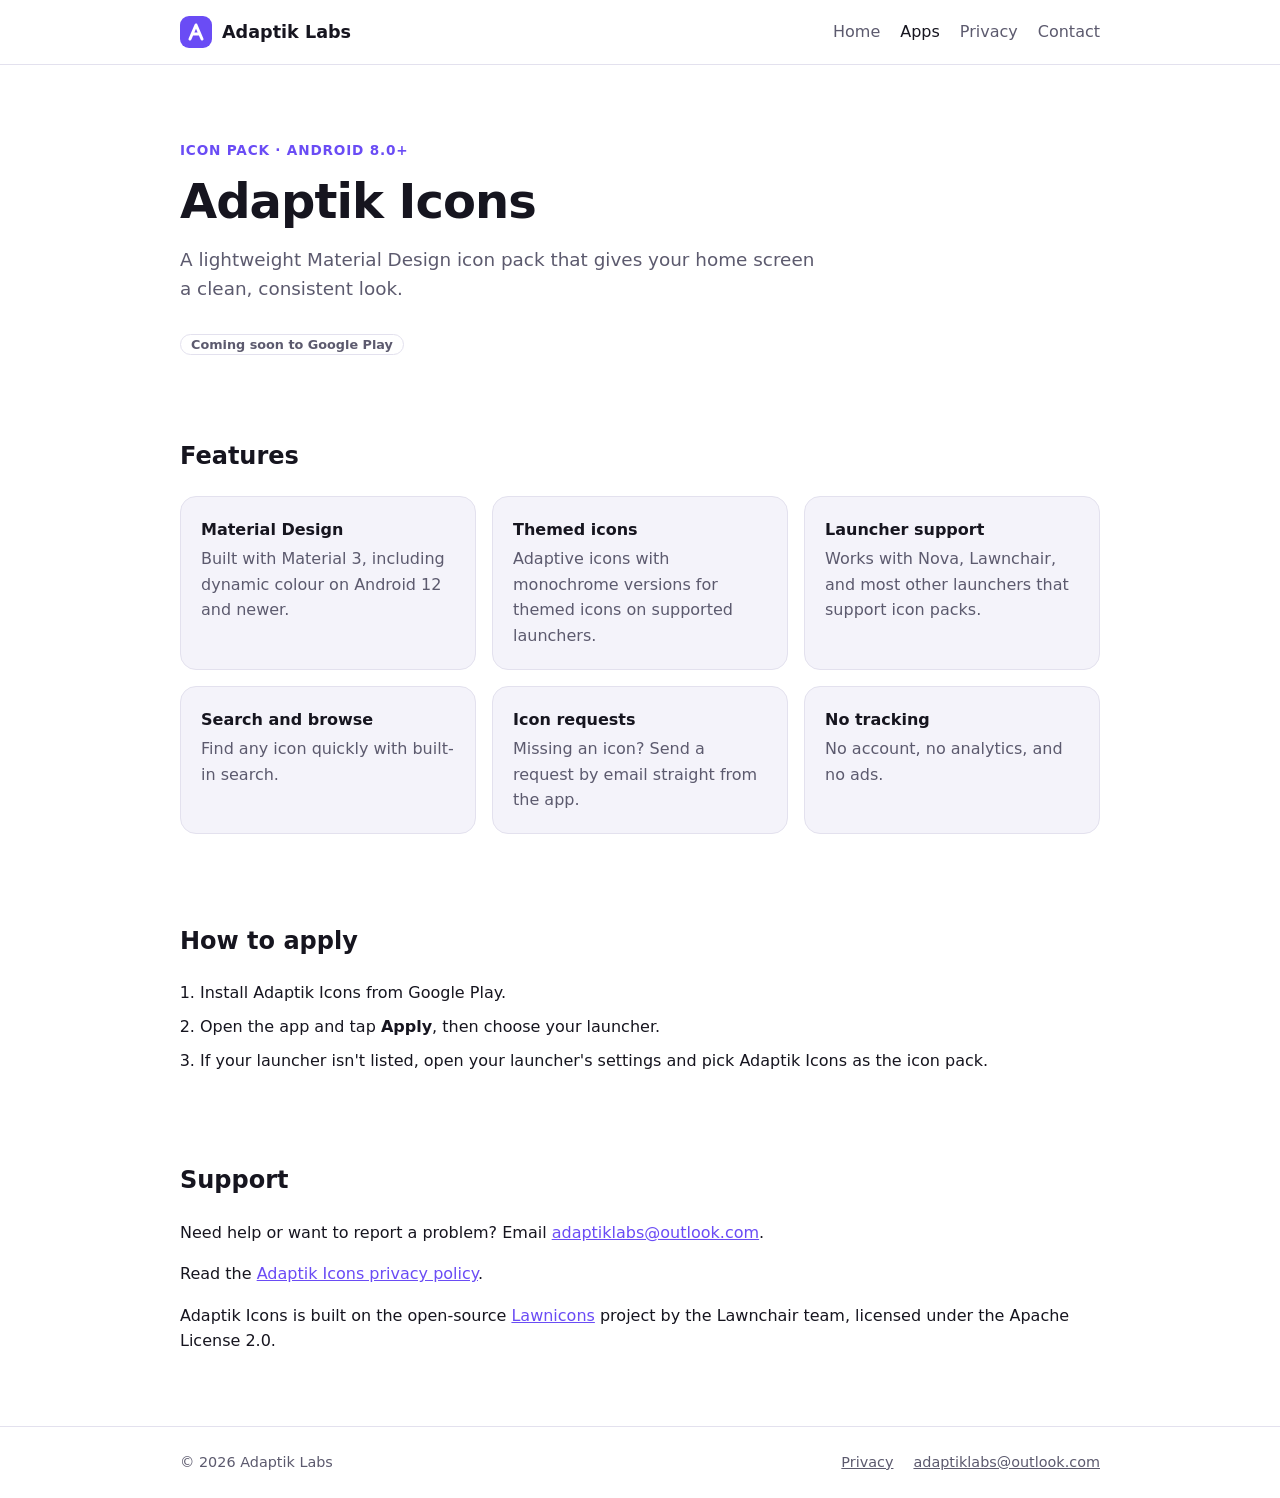
==== adaptik-icons/index.html @ e4712138 "Add Adaptik Labs website, Adaptik Icons page, and privacy policy" ====
<!DOCTYPE html>
<html lang="en">
<head>
    <meta charset="utf-8">
    <meta name="viewport" content="width=device-width, initial-scale=1">
    <title>Adaptik Icons | Adaptik Labs</title>
    <meta name="description" content="Adaptik Icons is a lightweight Material Design icon pack for Android 8.0 and newer.">
    <link rel="icon" href="../assets/img/logo.svg" type="image/svg+xml">
    <link rel="stylesheet" href="../assets/css/site.css">
</head>
<body>
    <header class="al-header">
        <div class="al-container al-header__inner">
            <a class="al-brand" href="../">
                <img class="al-brand__mark" src="../assets/img/logo.svg" alt="" width="32" height="32">
                Adaptik Labs
            </a>
            <nav class="al-nav" aria-label="Main">
                <a href="../">Home</a>
                <a href="../#apps" aria-current="page">Apps</a>
                <a href="../privacy/">Privacy</a>
                <a href="../#contact">Contact</a>
            </nav>
        </div>
    </header>

    <main>
        <section class="al-hero">
            <div class="al-container">
                <span class="al-eyebrow">Icon pack &middot; Android 8.0+</span>
                <h1>Adaptik Icons</h1>
                <p>A lightweight Material Design icon pack that gives your home screen a clean, consistent look.</p>
                <p class="al-hero__badge"><span class="al-badge">Coming soon to Google Play</span></p>
            </div>
        </section>

        <section class="al-section">
            <div class="al-container">
                <h2>Features</h2>
                <ul class="al-feature-list">
                    <li>
                        <strong>Material Design</strong>
                        <span>Built with Material 3, including dynamic colour on Android 12 and newer.</span>
                    </li>
                    <li>
                        <strong>Themed icons</strong>
                        <span>Adaptive icons with monochrome versions for themed icons on supported launchers.</span>
                    </li>
                    <li>
                        <strong>Launcher support</strong>
                        <span>Works with Nova, Lawnchair, and most other launchers that support icon packs.</span>
                    </li>
                    <li>
                        <strong>Search and browse</strong>
                        <span>Find any icon quickly with built-in search.</span>
                    </li>
                    <li>
                        <strong>Icon requests</strong>
                        <span>Missing an icon? Send a request by email straight from the app.</span>
                    </li>
                    <li>
                        <strong>No tracking</strong>
                        <span>No account, no analytics, and no ads.</span>
                    </li>
                </ul>
            </div>
        </section>

        <section class="al-section">
            <div class="al-container">
                <h2>How to apply</h2>
                <ol class="al-steps">
                    <li>Install Adaptik Icons from Google Play.</li>
                    <li>Open the app and tap <strong>Apply</strong>, then choose your launcher.</li>
                    <li>If your launcher isn't listed, open your launcher's settings and pick Adaptik Icons as the icon pack.</li>
                </ol>
            </div>
        </section>

        <section class="al-section">
            <div class="al-container">
                <h2>Support</h2>
                <p>Need help or want to report a problem? Email <a href="mailto:adaptiklabs@outlook.com">adaptiklabs@outlook.com</a>.</p>
                <p>Read the <a href="privacy/">Adaptik Icons privacy policy</a>.</p>
                <p>Adaptik Icons is built on the open-source <a href="https://github.com/LawnchairLauncher/lawnicons">Lawnicons</a> project by the Lawnchair team, licensed under the Apache License 2.0.</p>
            </div>
        </section>
    </main>

    <footer class="al-footer">
        <div class="al-container al-footer__inner">
            <span>&copy; 2026 Adaptik Labs</span>
            <div class="al-footer__links">
                <a href="../privacy/">Privacy</a>
                <a href="mailto:adaptiklabs@outlook.com">adaptiklabs@outlook.com</a>
            </div>
        </div>
    </footer>
</body>
</html>
---- assets/css/site.css ----
:root {
    --al-bg: #ffffff;
    --al-surface: #f4f3fa;
    --al-text: #16151f;
    --al-muted: #5c5a6e;
    --al-border: #e3e1ee;
    --al-accent: #6a4cf5;
    --al-accent-contrast: #ffffff;
    --al-radius: 16px;
    --al-max-width: 960px;
    color-scheme: light dark;
}

@media (prefers-color-scheme: dark) {
    :root {
        --al-bg: #0f0f1a;
        --al-surface: #1a1a29;
        --al-text: #f2f1f8;
        --al-muted: #a9a7bd;
        --al-border: #2b2a3d;
        --al-accent: #9d8bff;
        --al-accent-contrast: #0f0f1a;
    }
}

*,
*::before,
*::after {
    box-sizing: border-box;
}

html {
    -webkit-text-size-adjust: 100%;
}

body {
    margin: 0;
    background: var(--al-bg);
    color: var(--al-text);
    font-family: system-ui, -apple-system, "Segoe UI", Roboto, "Helvetica Neue", Arial, sans-serif;
    font-size: 1rem;
    line-height: 1.6;
}

a {
    color: var(--al-accent);
}

a:hover {
    text-decoration-thickness: 2px;
}

img,
svg {
    display: block;
    max-width: 100%;
}

.al-container {
    width: 100%;
    max-width: var(--al-max-width);
    margin: 0 auto;
    padding: 0 20px;
}

/* Header */
.al-header {
    border-bottom: 1px solid var(--al-border);
}

.al-header__inner {
    display: flex;
    align-items: center;
    justify-content: space-between;
    gap: 16px;
    min-height: 64px;
}

.al-brand {
    display: inline-flex;
    align-items: center;
    gap: 10px;
    color: var(--al-text);
    font-weight: 700;
    font-size: 1.1rem;
    text-decoration: none;
}

.al-brand__mark {
    width: 32px;
    height: 32px;
}

.al-nav {
    display: flex;
    flex-wrap: wrap;
    gap: 4px 20px;
}

.al-nav a {
    color: var(--al-muted);
    font-weight: 500;
    text-decoration: none;
}

.al-nav a:hover,
.al-nav a[aria-current="page"] {
    color: var(--al-text);
}

/* Sections */
.al-hero {
    padding: 72px 0 48px;
}

.al-hero h1 {
    margin: 0 0 16px;
    font-size: clamp(2rem, 5vw, 3rem);
    line-height: 1.15;
    letter-spacing: -0.02em;
}

.al-hero p {
    max-width: 640px;
    margin: 0;
    color: var(--al-muted);
    font-size: 1.15rem;
}

.al-hero .al-hero__badge {
    margin-top: 24px;
}

.al-section {
    padding: 32px 0 56px;
}

.al-section h2 {
    margin: 0 0 20px;
    font-size: 1.5rem;
}

.al-eyebrow {
    display: inline-block;
    margin-bottom: 12px;
    color: var(--al-accent);
    font-size: 0.85rem;
    font-weight: 600;
    letter-spacing: 0.06em;
    text-transform: uppercase;
}

/* App cards */
.al-grid {
    display: grid;
    grid-template-columns: repeat(auto-fill, minmax(260px, 1fr));
    gap: 20px;
}

.al-card {
    display: flex;
    flex-direction: column;
    gap: 12px;
    padding: 24px;
    background: var(--al-surface);
    border: 1px solid var(--al-border);
    border-radius: var(--al-radius);
}

.al-card h3 {
    margin: 0;
    font-size: 1.2rem;
}

.al-card p {
    margin: 0;
    color: var(--al-muted);
}

.al-card__links {
    display: flex;
    flex-wrap: wrap;
    gap: 8px 16px;
    margin-top: auto;
    padding-top: 8px;
}

.al-badge {
    align-self: flex-start;
    padding: 2px 10px;
    border: 1px solid var(--al-border);
    border-radius: 999px;
    color: var(--al-muted);
    font-size: 0.8rem;
    font-weight: 600;
}

.al-button {
    display: inline-flex;
    align-items: center;
    justify-content: center;
    padding: 10px 20px;
    background: var(--al-accent);
    color: var(--al-accent-contrast);
    border-radius: 999px;
    font-weight: 600;
    text-decoration: none;
}

.al-button:hover {
    opacity: 0.9;
}

.al-feature-list {
    display: grid;
    grid-template-columns: repeat(auto-fill, minmax(240px, 1fr));
    gap: 16px;
    margin: 0;
    padding: 0;
    list-style: none;
}

.al-feature-list li {
    padding: 20px;
    background: var(--al-surface);
    border: 1px solid var(--al-border);
    border-radius: var(--al-radius);
}

.al-feature-list strong {
    display: block;
    margin-bottom: 4px;
}

.al-feature-list span {
    color: var(--al-muted);
}

.al-steps {
    margin: 0;
    padding-left: 1.25rem;
}

.al-steps li + li {
    margin-top: 8px;
}

/* Long-form text (policies) */
.al-prose {
    max-width: 720px;
    padding: 48px 0 64px;
}

.al-prose h1 {
    margin: 0 0 8px;
    font-size: clamp(1.75rem, 4vw, 2.25rem);
    line-height: 1.2;
}

.al-prose h2 {
    margin: 40px 0 12px;
    font-size: 1.25rem;
}

.al-prose p,
.al-prose ul {
    margin: 0 0 16px;
}

.al-prose li + li {
    margin-top: 6px;
}

.al-prose__meta {
    margin-bottom: 32px !important;
    color: var(--al-muted);
}

/* Footer */
.al-footer {
    border-top: 1px solid var(--al-border);
    color: var(--al-muted);
    font-size: 0.9rem;
}

.al-footer__inner {
    display: flex;
    flex-wrap: wrap;
    align-items: center;
    justify-content: space-between;
    gap: 12px;
    padding: 24px 20px;
}

.al-footer__links {
    display: flex;
    flex-wrap: wrap;
    gap: 4px 20px;
}

.al-footer a {
    color: var(--al-muted);
}
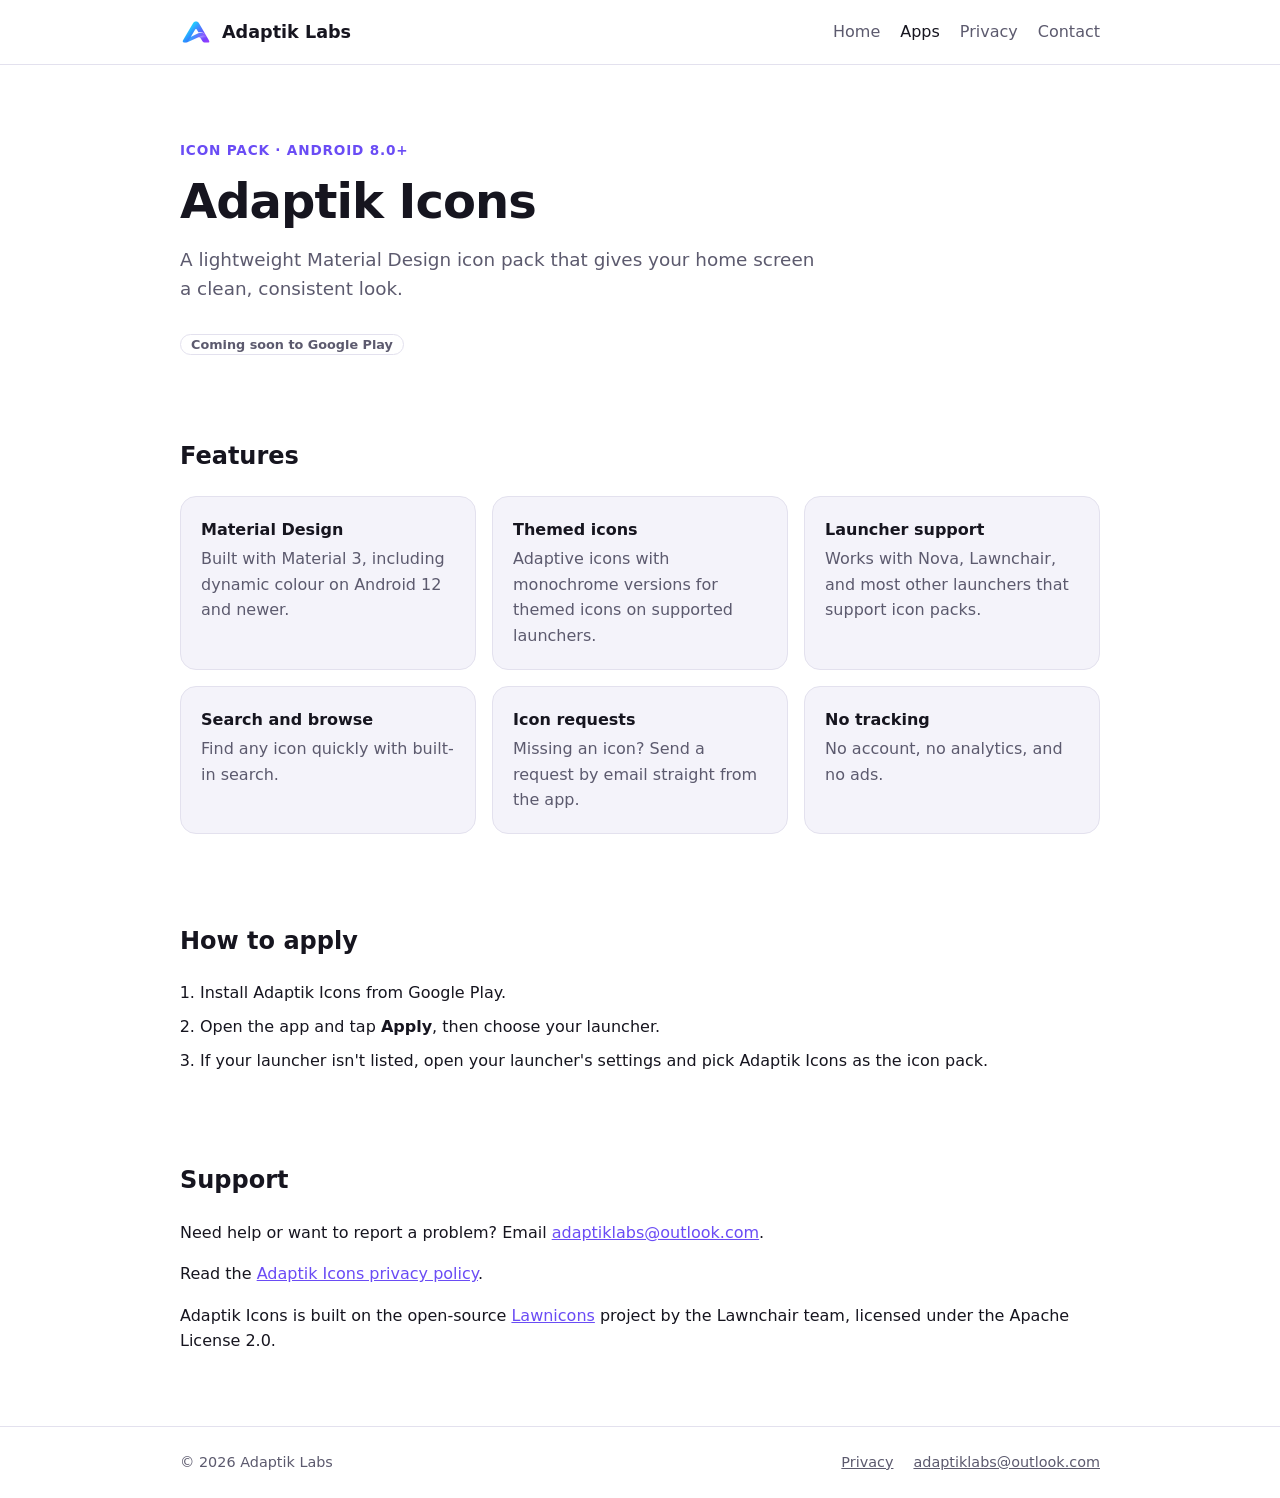
==== commit 034412ad: "Use Adaptik Labs brand logo" ====
--- a/adaptik-icons/index.html
+++ b/adaptik-icons/index.html
@@ -5,14 +5,16 @@
     <meta name="viewport" content="width=device-width, initial-scale=1">
     <title>Adaptik Icons | Adaptik Labs</title>
     <meta name="description" content="Adaptik Icons is a lightweight Material Design icon pack for Android 8.0 and newer.">
-    <link rel="icon" href="../assets/img/logo.svg" type="image/svg+xml">
+    <link rel="icon" href="../assets/img/favicon.png" type="image/png">
+    <link rel="apple-touch-icon" href="../assets/img/logo.png">
+    <meta property="og:image" content="https://adaptiklabs.github.io/assets/img/og-image.png">
     <link rel="stylesheet" href="../assets/css/site.css">
 </head>
 <body>
     <header class="al-header">
         <div class="al-container al-header__inner">
             <a class="al-brand" href="../">
-                <img class="al-brand__mark" src="../assets/img/logo.svg" alt="" width="32" height="32">
+                <img class="al-brand__mark" src="../assets/img/logo.png" alt="" width="32" height="32">
                 Adaptik Labs
             </a>
             <nav class="al-nav" aria-label="Main">
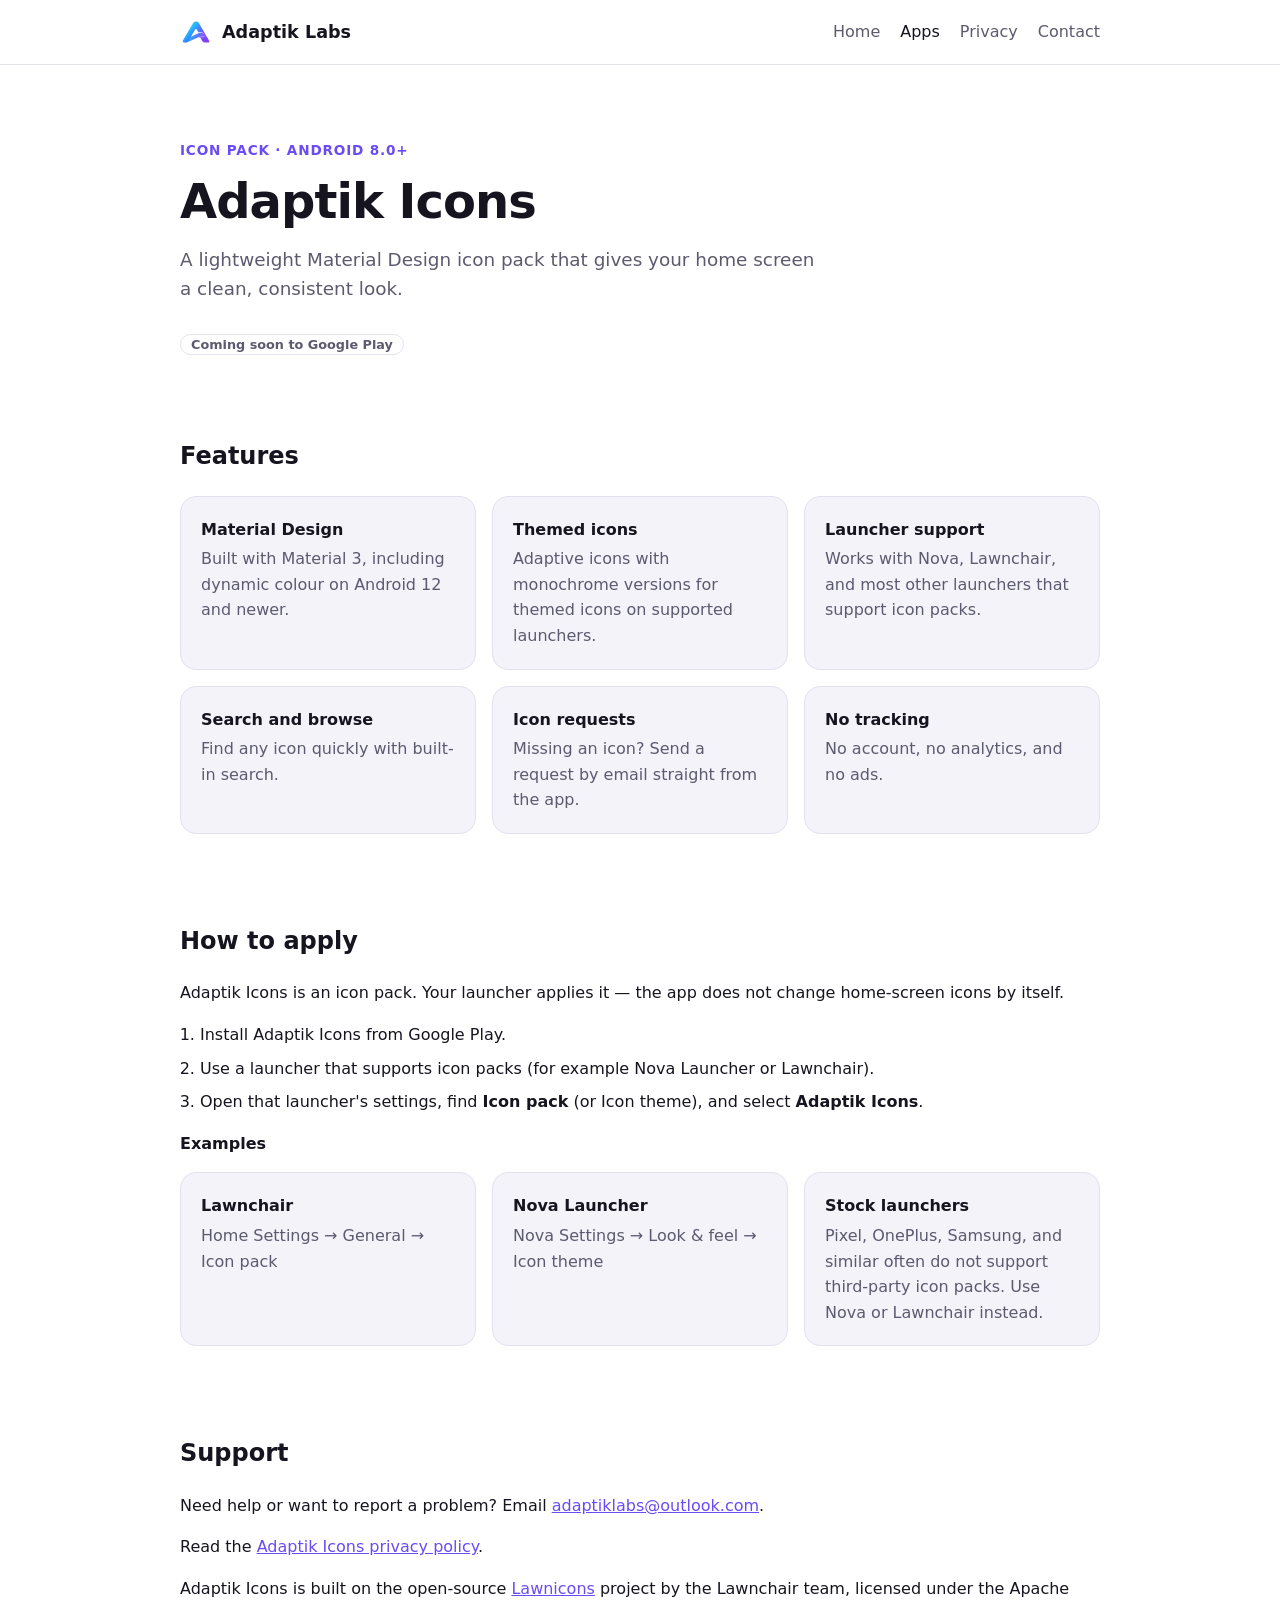
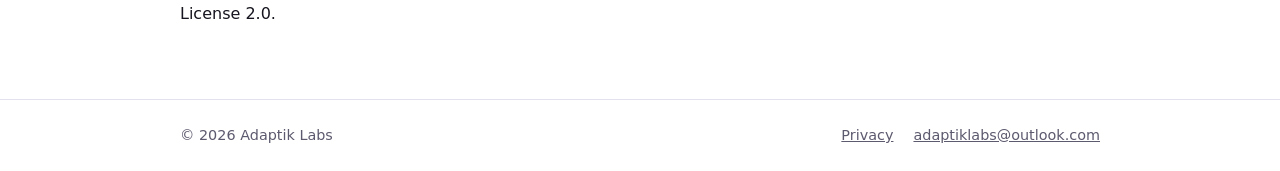
==== commit 935d8052: "Update How to apply for launcher-only flow Co-authored-by: Cursor <cursoragent@cursor.com>" ====
--- a/adaptik-icons/index.html
+++ b/adaptik-icons/index.html
@@ -71,11 +71,27 @@
         <section class="al-section">
             <div class="al-container">
                 <h2>How to apply</h2>
+                <p>Adaptik Icons is an icon pack. Your launcher applies it — the app does not change home-screen icons by itself.</p>
                 <ol class="al-steps">
                     <li>Install Adaptik Icons from Google Play.</li>
-                    <li>Open the app and tap <strong>Apply</strong>, then choose your launcher.</li>
-                    <li>If your launcher isn't listed, open your launcher's settings and pick Adaptik Icons as the icon pack.</li>
+                    <li>Use a launcher that supports icon packs (for example Nova Launcher or Lawnchair).</li>
+                    <li>Open that launcher's settings, find <strong>Icon pack</strong> (or Icon theme), and select <strong>Adaptik Icons</strong>.</li>
                 </ol>
+                <p><strong>Examples</strong></p>
+                <ul class="al-feature-list">
+                    <li>
+                        <strong>Lawnchair</strong>
+                        <span>Home Settings → General → Icon pack</span>
+                    </li>
+                    <li>
+                        <strong>Nova Launcher</strong>
+                        <span>Nova Settings → Look &amp; feel → Icon theme</span>
+                    </li>
+                    <li>
+                        <strong>Stock launchers</strong>
+                        <span>Pixel, OnePlus, Samsung, and similar often do not support third-party icon packs. Use Nova or Lawnchair instead.</span>
+                    </li>
+                </ul>
             </div>
         </section>
 
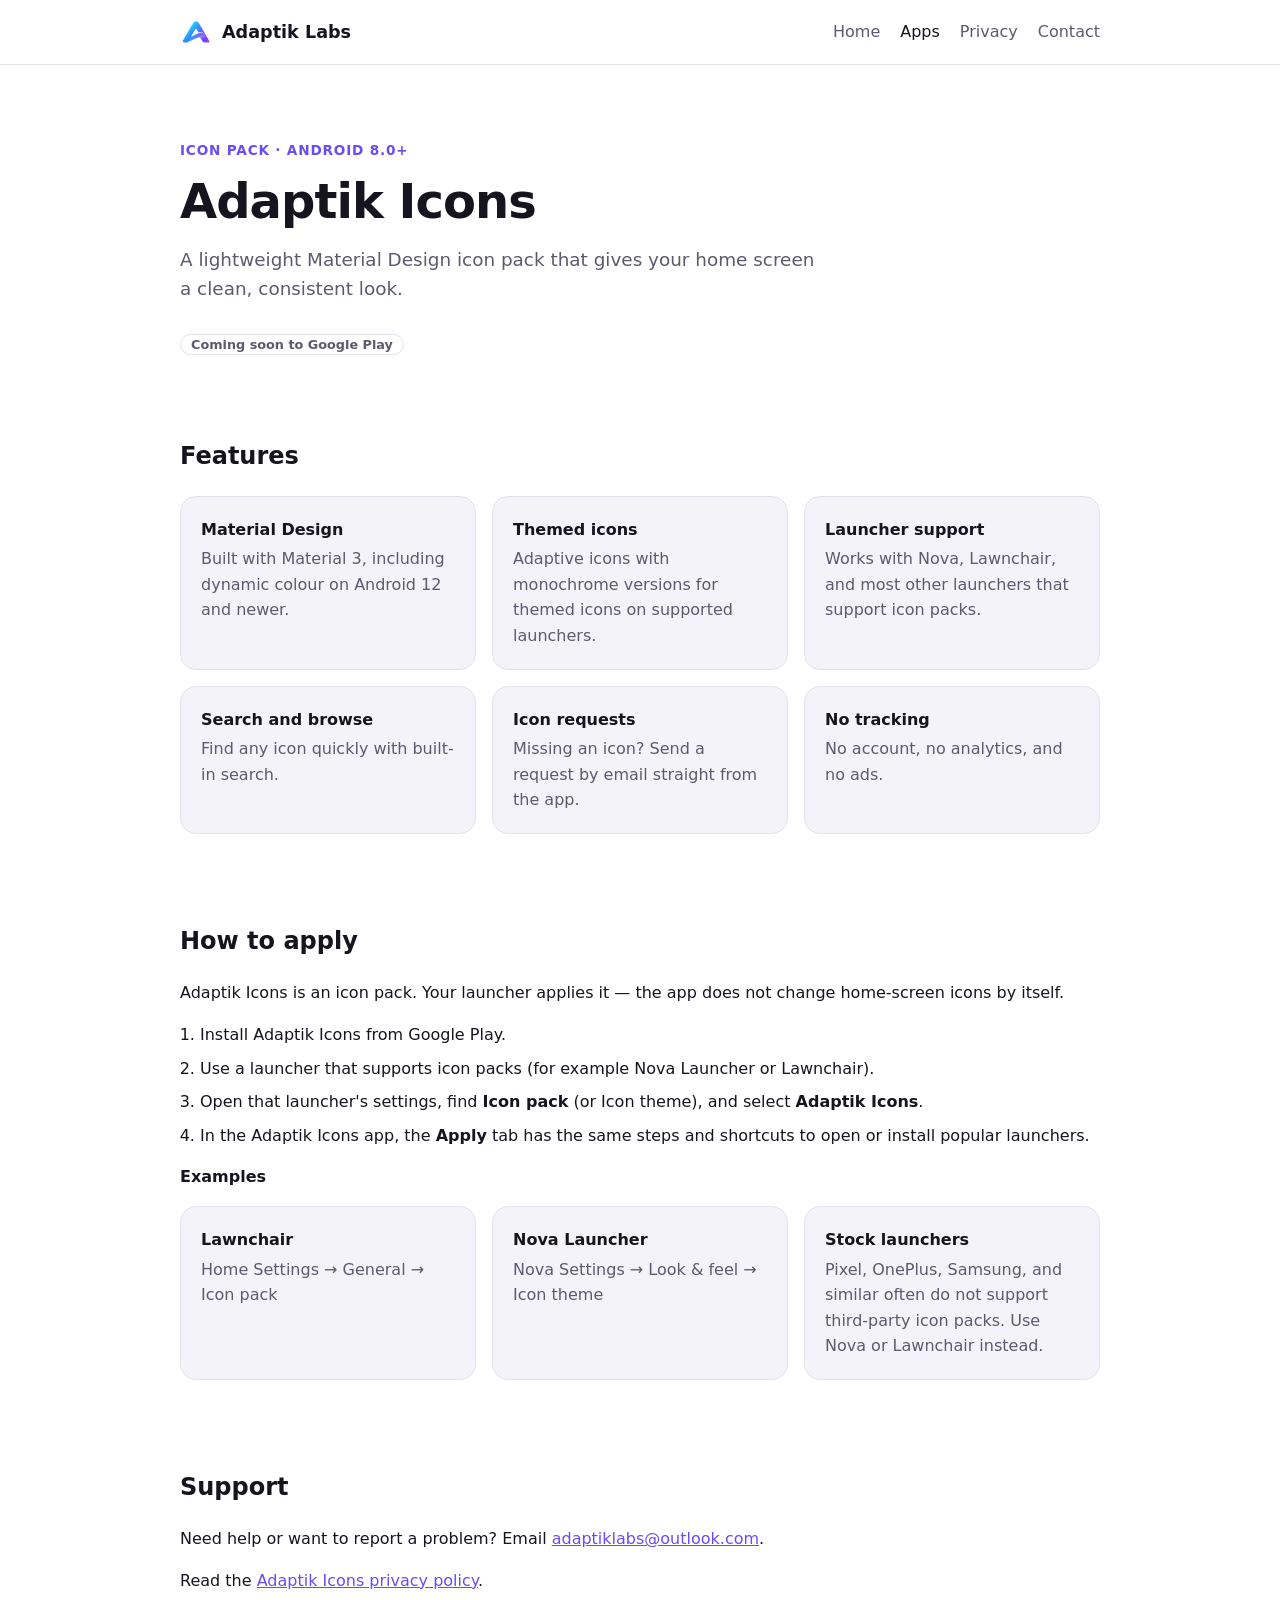
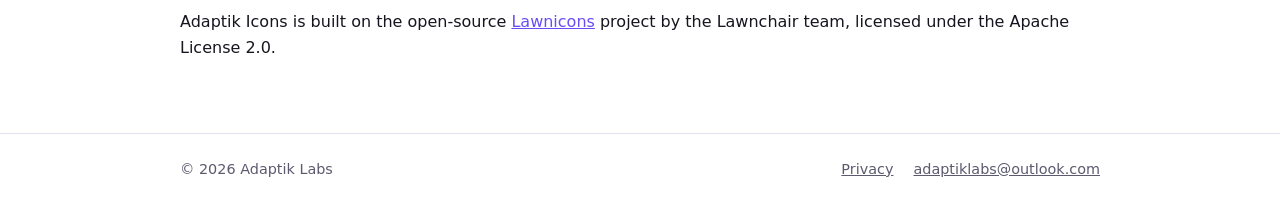
==== commit 644187fe: "Note Apply tab shortcuts on Adaptik Icons how-to page. Co-authored-by: Cursor <cursoragent@cursor.co" ====
--- a/adaptik-icons/index.html
+++ b/adaptik-icons/index.html
@@ -76,6 +76,7 @@
                     <li>Install Adaptik Icons from Google Play.</li>
                     <li>Use a launcher that supports icon packs (for example Nova Launcher or Lawnchair).</li>
                     <li>Open that launcher's settings, find <strong>Icon pack</strong> (or Icon theme), and select <strong>Adaptik Icons</strong>.</li>
+                    <li>In the Adaptik Icons app, the <strong>Apply</strong> tab has the same steps and shortcuts to open or install popular launchers.</li>
                 </ol>
                 <p><strong>Examples</strong></p>
                 <ul class="al-feature-list">
